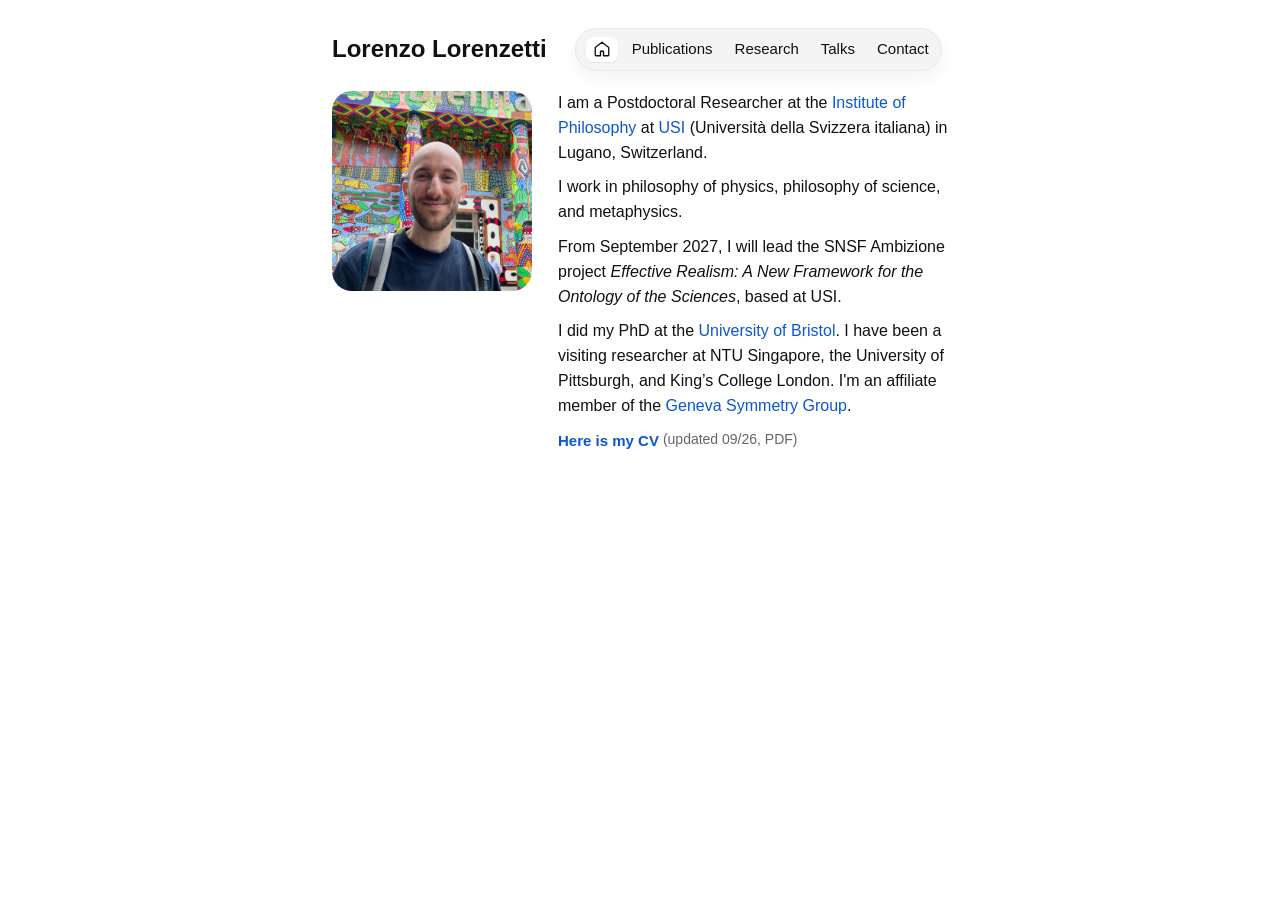
==== index.html @ 7dd72df2 "Tighten mobile header spacing and slightly reduce home portrait" ====
<!doctype html>
<html lang="en">
<head>
  <meta charset="utf-8" />
  <meta name="viewport" content="width=device-width, initial-scale=1" />
  <title>Lorenzo Lorenzetti</title>
  <meta name="description" content="Official website of Lorenzo Lorenzetti, philosopher of physics and science: research, publications, talks, and contact information." />
  <meta name="author" content="Lorenzo Lorenzetti" />
  <meta name="robots" content="index,follow" />
  <link rel="canonical" href="https://lorenzolorenzetti.net/" />
  <meta property="og:type" content="website" />
  <meta property="og:title" content="Lorenzo Lorenzetti" />
  <meta property="og:description" content="Research, publications, talks, and contact information." />
  <meta property="og:url" content="https://lorenzolorenzetti.net/" />
  <meta property="og:image" content="https://lorenzolorenzetti.net/assets/headshot.jpeg" />
  <meta name="twitter:card" content="summary" />
  <meta name="twitter:title" content="Lorenzo Lorenzetti" />
  <meta name="twitter:description" content="Research, publications, talks, and contact information." />
  <meta name="twitter:image" content="https://lorenzolorenzetti.net/assets/headshot.jpeg" />
  <link rel="stylesheet" href="assets/style.css?v=mobile-20261018-2" />
  <link rel="icon" type="image/svg+xml" href="assets/favicon.svg" />

  <script type="application/ld+json">
    {
      "@context": "https://schema.org",
      "@type": "Person",
      "name": "Lorenzo Lorenzetti",
      "url": "https://lorenzolorenzetti.net/",
      "image": "https://lorenzolorenzetti.net/assets/headshot.jpeg",
      "jobTitle": "Postdoctoral Researcher",
      "affiliation": {
        "@type": "CollegeOrUniversity",
        "name": "Università della Svizzera italiana"
      },
      "sameAs": [
        "https://scholar.google.com/citations?user=yZtG2K8AAAAJ&hl=en",
        "https://philpeople.org/profiles/lorenzo-lorenzetti",
        "https://x.com/LoreLorenzetti",
        "https://bsky.app/profile/lorenzolorenzetti.bsky.social"
      ]
    }
  </script>
</head>
<body class="home-page">
  <div class="wrapper">
    <header class="site-header">
      <a class="site-name" href="index.html?v=mobile-20261018-2">Lorenzo Lorenzetti</a>
      <nav class="nav" aria-label="Primary">
        <a class="nav-btn home-btn is-current" href="index.html?v=mobile-20261018-2" aria-label="Home" title="Home" aria-current="page"><svg class="home-icon" width="18" height="18" viewBox="0 0 24 24" fill="none" stroke="currentColor" stroke-width="1.8" stroke-linecap="round" stroke-linejoin="round" aria-hidden="true" focusable="false"><path d="m3 10 9-7 9 7v10a1 1 0 0 1-1 1h-6v-6h-4v6H4a1 1 0 0 1-1-1z"/></svg></a>
        <div class="nav-links" aria-label="Desktop menu links">
          <a class="nav-btn" href="publications.html?v=mobile-20261018-2">Publications</a>
          <a class="nav-btn" href="research.html?v=mobile-20261018-2">Research</a>
          <a class="nav-btn" href="talks.html?v=mobile-20261018-2">Talks</a>
          <a class="nav-btn" href="contact.html?v=mobile-20261018-2">Contact</a>
        </div>
        <details class="mobile-menu">
          <summary aria-label="Toggle navigation menu">☰</summary>
          <div class="mobile-menu-panel">
          <a class="nav-btn" href="publications.html?v=mobile-20261018-2">Publications</a>
          <a class="nav-btn" href="research.html?v=mobile-20261018-2">Research</a>
          <a class="nav-btn" href="talks.html?v=mobile-20261018-2">Talks</a>
          <a class="nav-btn" href="contact.html?v=mobile-20261018-2">Contact</a>
          </div>
        </details>
      </nav>
    </header>

    <div class="hero">
      <img class="avatar" src="assets/headshot.jpeg" alt="Portrait of Lorenzo Lorenzetti">
      <div class="hero-copy">


        <p>
          I am a Postdoctoral Researcher at the <a href="https://www.ftl.usi.ch/it/facolta-teologia/unita-accademiche/isfi-istituto-di-studi-filosofici" target="_blank" rel="noopener">Institute of Philosophy</a> at <a href="https://www.usi.ch/en" target="_blank" rel="noopener">USI</a> (Università della Svizzera italiana) in Lugano, Switzerland.
        </p>

        <p>
          I work in philosophy of physics, philosophy of science, and metaphysics.
        </p>

        <p>
From September 2027, I will lead the SNSF Ambizione project <em>Effective Realism: A New Framework for the Ontology of the Sciences</em>, based at USI.
        </p>

        <p>
          I did my PhD at the <a href="https://www.bristol.ac.uk/philosophy/" target="_blank" rel="noopener">University of Bristol</a>.
          I have been a visiting researcher at NTU Singapore, the University of Pittsburgh, and King’s College London. I'm an affiliate member of the
          <a href="https://genevasymmetrygroup.wordpress.com/people//" target="_blank" rel="noopener">Geneva Symmetry Group</a>.
        </p>

        <p class="cv-link">
          <a href="assets/CV.pdf?v=2026-09"><strong>Here is my CV</strong></a>
          <span class="small">(updated 09/26, PDF)</span>
        </p>

      </div>
    </div>
  </div>
</body>
</html>
---- assets/style.css ----
:root{
  --bg:#ffffff;
  --text:#111111;
  --muted:#666666;
  --line:#e9e9e9;
  --link:#0b57d0;
  --maxw: 672px;
}

*{box-sizing:border-box}
html,body{margin:0;padding:0;background:var(--bg);color:var(--text)}
body{
  font-family: ui-sans-serif, -apple-system, BlinkMacSystemFont, "Segoe UI",
               Roboto, Helvetica, Arial, "Apple Color Emoji","Segoe UI Emoji";
  line-height:1.55;
}

/* ——————————————————————
   Publication links under abstracts
   —————————————————————— */

.links {
  margin-top: 8px;
  font-size: 0.9em;
}

.links a {
  text-decoration: none;
}

.links a:hover {
  text-decoration: underline;
}

.card .title {
  display: inline;
  font-weight: 600;
}

.card .abstract {
  display: inline;
}

.card .abstract::before {
  content: " — ";
}

a{color:var(--link);text-decoration:none}
a:hover{text-decoration:underline}

.wrapper{max-width:var(--maxw);margin:0 auto;padding:28px 28px 60px}


.site-header{
  display:flex;
  align-items:center;
  justify-content:flex-start;
  flex-wrap:nowrap;
  gap:28px;
  width:100%;
  max-width:100%;
  margin:0 0 20px;
}

.site-name{
  flex:0 0 auto;
  color:var(--text);
  font-size:24px;
  font-weight:650;
  line-height:1.2;
  white-space:nowrap;
}

.site-name:hover{
  color:var(--text);
  text-decoration:none;
}

.nav{
  display:flex;align-items:center;gap:12px;flex-wrap:nowrap;
  padding:10px 12px 12px;border-bottom:1px solid var(--line);margin:0;
  background:var(--bg);
  position:sticky;
  top:0;
  z-index:20;
}

.nav a{color:var(--text)}

.home-icon{
  display:block;
  width:18px;
  height:18px;
  fill:none;
  stroke:currentColor;
  stroke-width:1.8;
  stroke-linecap:round;
  stroke-linejoin:round;
}

.nav-sep{
  color:var(--muted);
}

.nav-links{
  display:flex;
  align-items:center;
  gap:12px;
  flex-wrap:wrap;
}

.nav-btn{
  color:var(--text);
  font-style:normal;
  font-weight:500;
  font-size:15px;
  letter-spacing:0;
  text-transform:none;
  line-height:1.2;
  padding:3px 2px;
  border-bottom:1px solid transparent;
  border-radius:8px;
  transition:background-color .16s ease, border-color .16s ease, color .16s ease;
}

.nav-btn.is-current,
.home-btn{
  font-weight:600;
  border-bottom-color:transparent;
  background:#ffffff;
  box-shadow:0 1px 2px rgba(17,17,17,.06);
}

.home-btn{
  display:inline-flex;
  align-items:center;
  padding:3px 10px;
  border:0;
  border-bottom:1px solid transparent;
  border-radius:8px;
  background:transparent;
}

.nav-btn:hover{
  text-decoration:none;
  border-bottom-color:transparent;
  background:#ffffff;
}

.mobile-menu{
  display:none;
}

@media only screen and (min-width:501px){
  .nav{
    flex-wrap:nowrap;
    justify-content:center;
    gap:12px;
    width:fit-content;
    margin:0;
    padding:8px 10px;
    border:1px solid var(--line);
    border-radius:999px;
    background:#f4f4f5;
    box-shadow:0 8px 18px rgba(17, 17, 17, 0.05);
  }

  .nav-links{
    margin-left:0;
    justify-content:center;
    flex-wrap:nowrap;
    gap:18px;
  }

  .home-btn{
    margin-right:0;
    padding:3px 7px;
  }
}

/* Medium screens (tablet/smaller laptops): narrower page + cleaner menu */
@media only screen and (min-width:501px) and (max-width:900px){
  .wrapper{
    max-width: 592px;
    padding:22px 24px 52px;
  }

  .site-header{
    gap:24px;
  }

  .nav{
    gap:8px;
    padding:8px;
    border:1px solid var(--line);
    border-radius:12px;
  }

  .nav-links{
    gap:6px;
  }

  .nav-btn{
    padding:5px 8px;
    border:1px solid transparent;
    border-radius:8px;
    background:#f7f7f8;
  }

  .nav-btn:hover{
    text-decoration:none;
    border-color:var(--line);
    background:#f1f2f4;
  }

  .nav-btn.is-current,
  .home-btn{
    border-color:var(--line);
    background:#eceef2;
  }
}

@media only screen and (min-width:501px) and (max-width:700px){
  .site-header{
    gap:20px;
  }

  .nav{
    flex:1 1 auto;
    justify-content:space-between;
    padding:8px 10px;
  }

  .nav-links{
    display:none;
  }

  .mobile-menu{
    display:block;
    margin-left:auto;
    position:relative;
    z-index:30;
  }

  .mobile-menu summary{
    list-style:none;
    cursor:pointer;
    border:1px solid var(--line);
    border-radius:8px;
    background:#f7f7f8;
    padding:8px 11px;
    font-size:16px;
    line-height:1;
    user-select:none;
  }

  .mobile-menu summary::-webkit-details-marker{
    display:none;
  }

  .mobile-menu-panel{
    position:absolute;
    right:0;
    top:calc(100% + 8px);
    display:grid;
    grid-template-columns:1fr;
    gap:8px;
    min-width:200px;
    padding:10px;
    border:1px solid var(--line);
    border-radius:12px;
    background:var(--bg);
    box-shadow:0 8px 20px rgba(17, 17, 17, 0.08);
  }

  .mobile-menu-panel .nav-btn{
    display:block;
    width:100%;
    text-align:center;
    padding:9px 10px;
    border:1px solid var(--line);
    border-radius:10px;
    background:#f7f7f8;
    text-decoration:none;
    font-size:15px;
  }

  .mobile-menu-panel .nav-btn.is-current{
    background:#eceef2;
  }
}

/* Refined academic title */
h1{
  font-size:28px;
  line-height:1;     /* slightly tighter */
  margin:0 0 10px;      /* slightly reduced bottom space */
  font-weight:650;      /* subtle weight refinement */
}

h2{font-size:22px;margin:30px 0 10px}
h3{font-size:18px;margin:22px 0 8px}
p{margin:10px 0}
hr{border:0;border-top:1px solid var(--line);margin:16px 0}

.small{color:var(--muted);font-size:14px}
.list{margin:10px 0 0 0;padding-left:18px}
.list li{margin:6px 0}

.hero{
  display:block;
}

.hero-copy::after{
  content:"";
  display:block;
  clear:both;
}

.avatar{
  float:left;
  width:160px;
  max-width:27.2%;
  margin:4px 22px 14px 0;
  transform:none;
  height:auto;
  aspect-ratio:1/1;
  border-radius:20px;
  object-fit:cover;
  border:1px solid var(--line);background:#f6f6f6;
  box-shadow:0 12px 24px rgba(17,17,17,.08);
}

.card{
  border:1px solid var(--line);
  border-radius:14px;
  padding:14px 16px;
  margin:12px 0;
}

.card .title{font-weight:650}
.card .meta{color:var(--muted);font-size:14px;margin-top:4px}

.badges{margin-top:8px;display:flex;flex-wrap:wrap;gap:10px}
.badges a{font-size:14px}

.profile-links-inline{
  margin:12px 0 8px;
  font-size:15px;
}

.profile-links-inline a{
  margin-right:10px;
}

.profile-divider{
  margin:10px 0 12px;
}

.cv-link{
  margin:0;
  font-size:15px;
  display:flex;
  flex-wrap:wrap;
  gap:4px;
}

.cv-link a{
  font-weight:550;
}

.footer-nav{
  display:flex;gap:12px;flex-wrap:wrap;
  margin-top:14px;
  padding-top:12px;
  border-top:1px solid var(--line);
}

/* Mobile proportional scaling */

@media only screen and (max-width:500px){
  body::before{
    content:"";
    position:fixed;
    top:0;
    left:0;
    right:0;
    height:8px;
    background:var(--bg);
    z-index:19;
    pointer-events:none;
  }

  .wrapper{
    max-width: 392px;
    padding:18px 22px 40px;
  }


  .site-header{
    width:100%;
    justify-content:flex-start;
    gap:16px;
    margin-bottom:16px;
  }

  .nav{
    flex:1;
    justify-content:space-between;
    align-items:flex-start;
    gap:8px;
    top:8px;
    margin-bottom:0;
    padding:8px 0 12px;
  }

  .home-btn{
    padding:9px 12px;
    border-radius:10px;
    font-weight:650;
    text-transform:none;
    letter-spacing:0;
    font-size:15px;
    border:1px solid var(--line);
    background:#f7f7f8;
  }

  .nav-sep,
  .nav-links{
    display:none;
  }

  .mobile-menu{
    display:block;
    margin-left:auto;
    position:relative;
    z-index:30;
  }

  .mobile-menu summary{
    list-style:none;
    cursor:pointer;
    border:1px solid var(--line);
    border-radius:8px;
    background:#f7f7f8;
    padding:8px 11px;
    font-size:16px;
    line-height:1;
    user-select:none;
  }

  .mobile-menu summary::-webkit-details-marker{
    display:none;
  }

  .mobile-menu-panel{
    position:absolute;
    right:0;
    top:calc(100% + 8px);
    display:grid;
    grid-template-columns:1fr;
    gap:8px;
    min-width:200px;
    padding:10px;
    border:1px solid var(--line);
    border-radius:12px;
    background:var(--bg);
    box-shadow:0 8px 20px rgba(17, 17, 17, 0.08);
  }

  .mobile-menu-panel .nav-btn{
    display:block;
    width:100%;
    text-align:center;
    padding:9px 10px;
    border:1px solid var(--line);
    border-radius:10px;
    background:#f7f7f8;
    text-decoration:none;
    text-transform:none;
    letter-spacing:0;
    font-size:15px;
    border-bottom:1px solid var(--line);
  }

  .mobile-menu-panel .nav-btn.is-current{
    background:#eceef2;
  }

  h1{
    font-size:26px;
    line-height:1.15;
    margin-bottom:12px;
  }

  h2{
    font-size:21px;
    margin:24px 0 10px;
  }

  h3{
    font-size:18px;
    margin:18px 0 10px;
  }

  p,
  .list li{
    line-height:1.65;
  }

  .hero{
    display:block;
  }

  .avatar{
    float:none;
    display:block;
    width:min(115px, 100%);
    max-width:100%;
    margin:0 0 14px 0;
    border-radius:14px;
    transform:none;
  }

  .card{
    border-radius:12px;
    padding:12px 13px;
    margin:10px 0;
  }

  .small{
    font-size:13px;
  }

  .list{
    padding-left:20px;
  }

  .pub-list{
    padding-left:24px;
    margin:10px 0 0;
  }

  .pub-list li{
    margin-bottom:12px;
  }

  .pub-list li::marker{
    font-size:0.9em;
  }

  .pub-card{
    padding:6px 0 2px;
    margin:0;
  }

  .pub-row{
    gap:8px;
  }

  .pub-line{
    gap:6px;
    line-height:1.55;
  }

  .pub-meta-inline{
    font-size:0.9em;
  }

  .toggle-abstract{
    padding:6px 10px;
    border-radius:8px;
  }

  .pub-card .abstract{
    margin-top:10px;
    line-height:1.65;
  }
}


/* Publications compact layout */
@counter-style bracketed-decimal {
  system: numeric;
  symbols: "0" "1" "2" "3" "4" "5" "6" "7" "8" "9";
  prefix: "[";
  suffix: "] ";
}

.pub-list {
  padding-left: 28px;
  list-style-type: bracketed-decimal;
  list-style-position: outside;
}

.pub-list li::marker {
  font-weight: 500;
  font-size: 0.95em;
}

.pub-list li {
  padding-left: 0;
}

/* Make publication cards tighter than default */
.pub-card{
  padding: 2px 0;
  margin: 0 0 4px 0;
}

/* Header: citation + inline links */
.pub-row{
  display: flex;
  align-items: flex-start;
  gap: 10px;
}

.pub-head{
  flex: 1;
  min-width: 0;
}

.pub-line{
  display: flex;
  flex-wrap: wrap;
  gap: 8px;
  line-height: 1.45;
}

.pub-meta-inline{
  font-size: 0.92em;
  color: var(--muted);
}

.pub-meta-inline a{
  text-decoration: none;
}

.pub-meta-inline a:hover{
  text-decoration: underline;
}

/* Squared light-gray button */
.toggle-abstract{
  flex: 0 0 auto;
  margin-top: 1px;
  padding: 5px 9px;

  border: 1px solid var(--line);
  border-radius: 4px;          /* squared-ish, not pill */
  background: #f3f4f6;          /* light gray */
  color: var(--text);

  font-size: 0.86em;
  line-height: 1;
  cursor: pointer;
}

.toggle-abstract:hover{
  background: #eceef2;
  border-color: #d0d3d9;
}

/* Abstract block */
.pub-card .abstract{
  display: block;
  margin-top: 8px;
  line-height: 1.55;
}

/* Ensure hidden wins over your existing .card .abstract { display:inline; } */
.abstract.hidden{
  display: none !important;
}

/* Remove any old " — " prefix if your existing CSS adds it */
.pub-card .abstract::before{
  content: "";
}

/* Mobile: stack button under the header */
@media (max-width: 650px){
  .pub-row{
    flex-direction: column;
    gap: 6px;
  }
  .toggle-abstract{
    align-self: flex-start;
  }
}

.research-interest::after {
  content: "";
  display: block;
  clear: both;
}

.research-diagram-wrap {
  float: right;
  width: 200px;
  max-width: 34%;
  height: auto;
  margin: 4px 0 10px 18px;
  border: 1px solid var(--line);
  border-radius: 10px;
  background: #f5f5f5;
  shape-margin: 10px;
  box-shadow: 0 6px 16px rgba(17, 17, 17, 0.06);
}

@media only screen and (max-width: 540px) {
  .research-diagram-wrap {
    float: none;
    display: block;
    width: min(220px, 100%);
    max-width: 100%;
    margin: 0 auto 12px;
  }
}


.contact-methods{
  display:grid;
  gap:12px;
  margin-top:12px;
}

.contact-card{
  border:1px solid var(--line);
  border-radius:12px;
  padding:12px 14px;
  background:#fafafb;
}

.contact-label{
  margin:0 0 6px;
  color:var(--muted);
  font-size:0.9em;
}

.contact-link{
  display:inline-flex;
  align-items:center;
  gap:8px;
  font-weight:500;
  overflow-wrap:anywhere;
}

.talks-gallery{
  display:flex;
  gap:14px;
  margin-top:16px;
}

.talks-gallery img{
  flex:1 1 0;
  min-width:0;
  width:100%;
  max-width:calc((100% - 28px) / 3);
  height:auto;
  border:1px solid var(--line);
  border-radius:10px;
  background:#f5f5f5;
  box-shadow:0 6px 16px rgba(17, 17, 17, 0.06);
}

@media only screen and (max-width:500px){
  .talks-page img{
    display:none;
  }
}

/* Keep the name and navigation together on a single row. */
@media only screen and (min-width:701px){
  .site-header{
    position:relative;
    left:50%;
    transform:translateX(-50%);
    width:max-content;
    min-width:100%;
    max-width:none;
    gap:28px;
  }

  .site-header .nav{
    flex:0 0 auto;
  }
}

@media only screen and (max-width:500px){
  .site-name{
    font-size:22px;
  }

  .site-header .nav{
    min-width:0;
    align-items:center;
  }
}

@media only screen and (max-width:380px){
  .site-name{
    font-size:20px;
  }

  .site-header{
    gap:12px;
  }

  .site-header .home-btn{
    padding:8px;
  }
}

/* Home layout and desktop page headings. */
.home-page .avatar{
  float:none;
}

@media only screen and (min-width:701px){
  .page-title{
    position:absolute;
    width:1px;
    height:1px;
    padding:0;
    margin:-1px;
    overflow:hidden;
    clip-path:inset(50%);
    white-space:nowrap;
    border:0;
  }

  .home-page .hero{
    display:grid;
    grid-template-columns:200px minmax(0, 1fr);
    align-items:start;
    gap:26px;
  }

  .home-page .avatar{
    width:200px;
    max-width:100%;
    margin:0;
    border:0;
    border-radius:20px;
    background:transparent;
    box-shadow:none;
  }

  .hero-copy > p:first-child{
    margin-top:0;
  }
}

@media only screen and (max-width:700px){
  .home-page .avatar{
    display:block;
    margin:0 0 14px;
  }
}

/* Keep navigation width stable when the active page changes. */
.nav-links .nav-btn{
  font-weight:500;
}

/* Compact mobile header stays visible with the name and menu together. */
@media only screen and (max-width:700px){
  .wrapper{
    padding-top:0;
  }

  .site-header{
    position:sticky;
    top:0;
    z-index:50;
    align-items:center;
    justify-content:space-between;
    padding:12px 0;
    margin-bottom:16px;
    background:var(--bg);
  }

  .site-header .nav{
    position:static;
    flex:0 0 auto;
    width:auto;
    min-width:0;
    margin:0 0 0 auto;
    padding:0;
    border:0;
    border-radius:0;
    background:transparent;
    box-shadow:none;
  }

  .site-header .home-btn{
    display:none;
  }

  .site-header .mobile-menu{
    margin-left:0;
  }

  .home-page .avatar{
    width:min(165px, 100%);
    max-width:100%;
    border-radius:20px;
  }
}
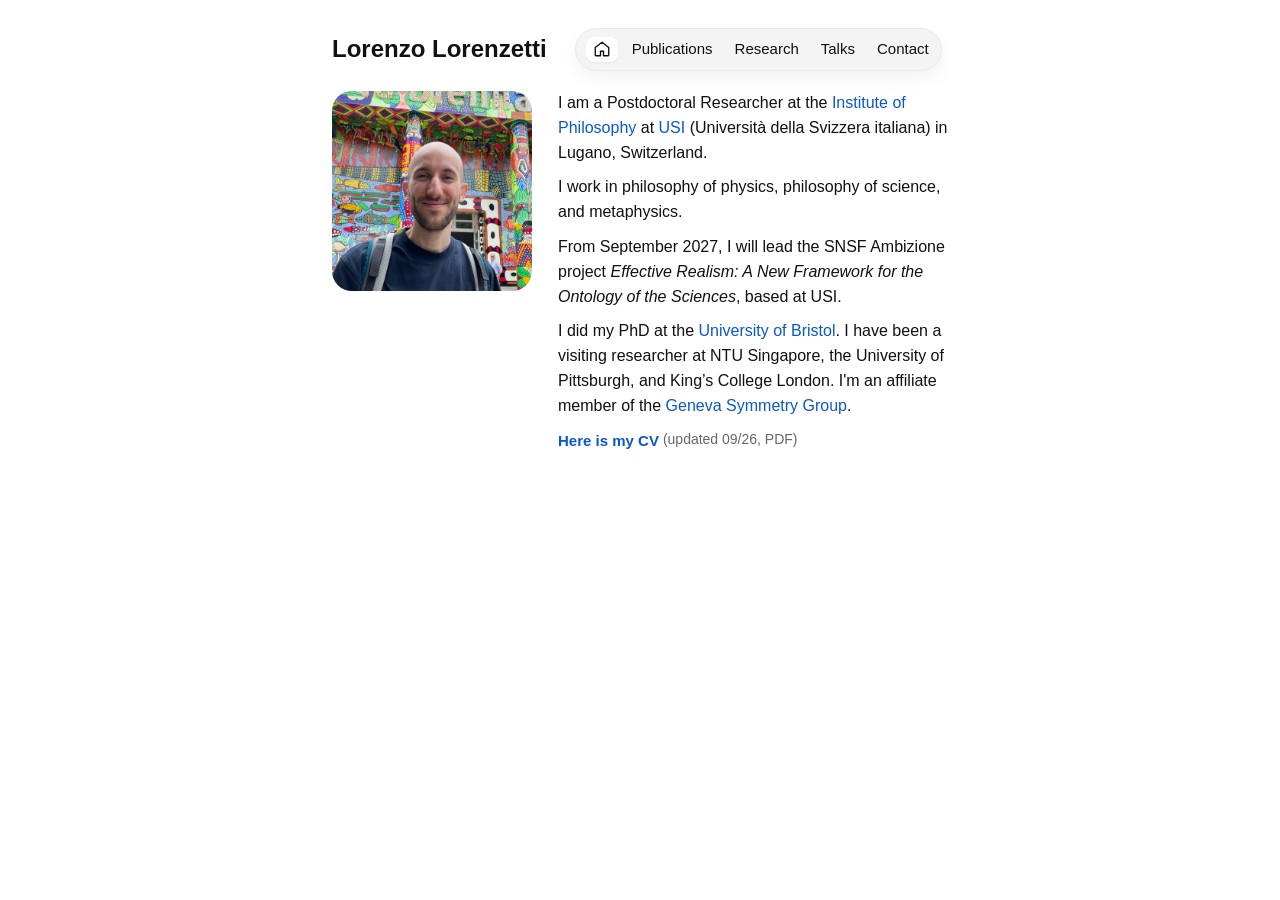
==== commit 82dc4408: "Restore mobile header spacing and hide page titles on mobile" ====
--- a/index.html
+++ b/index.html
@@ -17,7 +17,7 @@
   <meta name="twitter:title" content="Lorenzo Lorenzetti" />
   <meta name="twitter:description" content="Research, publications, talks, and contact information." />
   <meta name="twitter:image" content="https://lorenzolorenzetti.net/assets/headshot.jpeg" />
-  <link rel="stylesheet" href="assets/style.css?v=mobile-20261018-2" />
+  <link rel="stylesheet" href="assets/style.css?v=mobile-20261018-3" />
   <link rel="icon" type="image/svg+xml" href="assets/favicon.svg" />
 
   <script type="application/ld+json">
@@ -44,22 +44,22 @@
 <body class="home-page">
   <div class="wrapper">
     <header class="site-header">
-      <a class="site-name" href="index.html?v=mobile-20261018-2">Lorenzo Lorenzetti</a>
+      <a class="site-name" href="index.html?v=mobile-20261018-3">Lorenzo Lorenzetti</a>
       <nav class="nav" aria-label="Primary">
-        <a class="nav-btn home-btn is-current" href="index.html?v=mobile-20261018-2" aria-label="Home" title="Home" aria-current="page"><svg class="home-icon" width="18" height="18" viewBox="0 0 24 24" fill="none" stroke="currentColor" stroke-width="1.8" stroke-linecap="round" stroke-linejoin="round" aria-hidden="true" focusable="false"><path d="m3 10 9-7 9 7v10a1 1 0 0 1-1 1h-6v-6h-4v6H4a1 1 0 0 1-1-1z"/></svg></a>
+        <a class="nav-btn home-btn is-current" href="index.html?v=mobile-20261018-3" aria-label="Home" title="Home" aria-current="page"><svg class="home-icon" width="18" height="18" viewBox="0 0 24 24" fill="none" stroke="currentColor" stroke-width="1.8" stroke-linecap="round" stroke-linejoin="round" aria-hidden="true" focusable="false"><path d="m3 10 9-7 9 7v10a1 1 0 0 1-1 1h-6v-6h-4v6H4a1 1 0 0 1-1-1z"/></svg></a>
         <div class="nav-links" aria-label="Desktop menu links">
-          <a class="nav-btn" href="publications.html?v=mobile-20261018-2">Publications</a>
-          <a class="nav-btn" href="research.html?v=mobile-20261018-2">Research</a>
-          <a class="nav-btn" href="talks.html?v=mobile-20261018-2">Talks</a>
-          <a class="nav-btn" href="contact.html?v=mobile-20261018-2">Contact</a>
+          <a class="nav-btn" href="publications.html?v=mobile-20261018-3">Publications</a>
+          <a class="nav-btn" href="research.html?v=mobile-20261018-3">Research</a>
+          <a class="nav-btn" href="talks.html?v=mobile-20261018-3">Talks</a>
+          <a class="nav-btn" href="contact.html?v=mobile-20261018-3">Contact</a>
         </div>
         <details class="mobile-menu">
           <summary aria-label="Toggle navigation menu">☰</summary>
           <div class="mobile-menu-panel">
-          <a class="nav-btn" href="publications.html?v=mobile-20261018-2">Publications</a>
-          <a class="nav-btn" href="research.html?v=mobile-20261018-2">Research</a>
-          <a class="nav-btn" href="talks.html?v=mobile-20261018-2">Talks</a>
-          <a class="nav-btn" href="contact.html?v=mobile-20261018-2">Contact</a>
+          <a class="nav-btn" href="publications.html?v=mobile-20261018-3">Publications</a>
+          <a class="nav-btn" href="research.html?v=mobile-20261018-3">Research</a>
+          <a class="nav-btn" href="talks.html?v=mobile-20261018-3">Talks</a>
+          <a class="nav-btn" href="contact.html?v=mobile-20261018-3">Contact</a>
           </div>
         </details>
       </nav>
--- a/assets/style.css
+++ b/assets/style.css
@@ -819,18 +819,6 @@
 }
 
 @media only screen and (min-width:701px){
-  .page-title{
-    position:absolute;
-    width:1px;
-    height:1px;
-    padding:0;
-    margin:-1px;
-    overflow:hidden;
-    clip-path:inset(50%);
-    white-space:nowrap;
-    border:0;
-  }
-
   .home-page .hero{
     display:grid;
     grid-template-columns:200px minmax(0, 1fr);
@@ -867,10 +855,6 @@
 
 /* Compact mobile header stays visible with the name and menu together. */
 @media only screen and (max-width:700px){
-  .wrapper{
-    padding-top:0;
-  }
-
   .site-header{
     position:sticky;
     top:0;
@@ -909,3 +893,17 @@
     border-radius:20px;
   }
 }
+
+/* Hide page titles visually at every screen size. */
+.page-title{
+  position:absolute;
+  width:1px;
+  height:1px;
+  padding:0;
+  margin:-1px;
+  overflow:hidden;
+  clip-path:inset(50%);
+  white-space:nowrap;
+  border:0;
+}
+
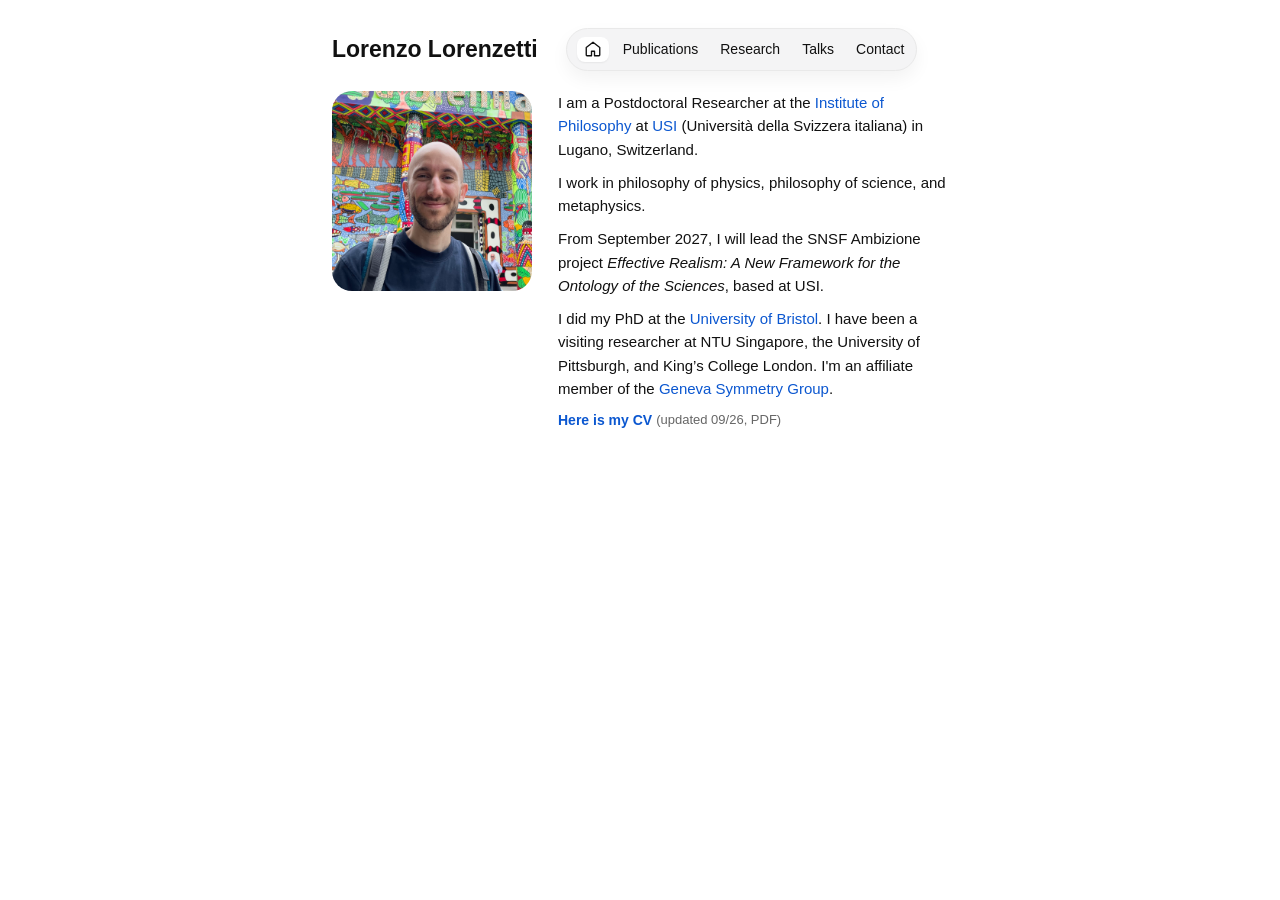
==== commit a9905a93: "Reduce site font sizes by one pixel" ====
--- a/index.html
+++ b/index.html
@@ -17,7 +17,9 @@
   <meta name="twitter:title" content="Lorenzo Lorenzetti" />
   <meta name="twitter:description" content="Research, publications, talks, and contact information." />
   <meta name="twitter:image" content="https://lorenzolorenzetti.net/assets/headshot.jpeg" />
-  <link rel="stylesheet" href="assets/style.css?v=mobile-20261018-3" />
+  <link rel="preconnect" href="https://rsms.me/" />
+  <link rel="stylesheet" href="https://rsms.me/inter/inter.css" />
+  <link rel="stylesheet" href="assets/style.css?v=inter-20261019-2" />
   <link rel="icon" type="image/svg+xml" href="assets/favicon.svg" />
 
   <script type="application/ld+json">
@@ -44,22 +46,22 @@
 <body class="home-page">
   <div class="wrapper">
     <header class="site-header">
-      <a class="site-name" href="index.html?v=mobile-20261018-3">Lorenzo Lorenzetti</a>
+      <a class="site-name" href="index.html?v=inter-20261019-2">Lorenzo Lorenzetti</a>
       <nav class="nav" aria-label="Primary">
-        <a class="nav-btn home-btn is-current" href="index.html?v=mobile-20261018-3" aria-label="Home" title="Home" aria-current="page"><svg class="home-icon" width="18" height="18" viewBox="0 0 24 24" fill="none" stroke="currentColor" stroke-width="1.8" stroke-linecap="round" stroke-linejoin="round" aria-hidden="true" focusable="false"><path d="m3 10 9-7 9 7v10a1 1 0 0 1-1 1h-6v-6h-4v6H4a1 1 0 0 1-1-1z"/></svg></a>
+        <a class="nav-btn home-btn is-current" href="index.html?v=inter-20261019-2" aria-label="Home" title="Home" aria-current="page"><svg class="home-icon" width="18" height="18" viewBox="0 0 24 24" fill="none" stroke="currentColor" stroke-width="1.8" stroke-linecap="round" stroke-linejoin="round" aria-hidden="true" focusable="false"><path d="m3 10 9-7 9 7v10a1 1 0 0 1-1 1h-6v-6h-4v6H4a1 1 0 0 1-1-1z"/></svg></a>
         <div class="nav-links" aria-label="Desktop menu links">
-          <a class="nav-btn" href="publications.html?v=mobile-20261018-3">Publications</a>
-          <a class="nav-btn" href="research.html?v=mobile-20261018-3">Research</a>
-          <a class="nav-btn" href="talks.html?v=mobile-20261018-3">Talks</a>
-          <a class="nav-btn" href="contact.html?v=mobile-20261018-3">Contact</a>
+          <a class="nav-btn" href="publications.html?v=inter-20261019-2">Publications</a>
+          <a class="nav-btn" href="research.html?v=inter-20261019-2">Research</a>
+          <a class="nav-btn" href="talks.html?v=inter-20261019-2">Talks</a>
+          <a class="nav-btn" href="contact.html?v=inter-20261019-2">Contact</a>
         </div>
         <details class="mobile-menu">
           <summary aria-label="Toggle navigation menu">☰</summary>
           <div class="mobile-menu-panel">
-          <a class="nav-btn" href="publications.html?v=mobile-20261018-3">Publications</a>
-          <a class="nav-btn" href="research.html?v=mobile-20261018-3">Research</a>
-          <a class="nav-btn" href="talks.html?v=mobile-20261018-3">Talks</a>
-          <a class="nav-btn" href="contact.html?v=mobile-20261018-3">Contact</a>
+          <a class="nav-btn" href="publications.html?v=inter-20261019-2">Publications</a>
+          <a class="nav-btn" href="research.html?v=inter-20261019-2">Research</a>
+          <a class="nav-btn" href="talks.html?v=inter-20261019-2">Talks</a>
+          <a class="nav-btn" href="contact.html?v=inter-20261019-2">Contact</a>
           </div>
         </details>
       </nav>
--- a/assets/style.css
+++ b/assets/style.css
@@ -11,8 +11,10 @@
 *{box-sizing:border-box}
 html,body{margin:0;padding:0;background:var(--bg);color:var(--text)}
 body{
-  font-family: ui-sans-serif, -apple-system, BlinkMacSystemFont, "Segoe UI",
-               Roboto, Helvetica, Arial, "Apple Color Emoji","Segoe UI Emoji";
+  font-size:15px;
+  font-family:"Inter", ui-sans-serif, -apple-system, BlinkMacSystemFont, "Segoe UI", sans-serif;
+  font-weight:400;
+  font-feature-settings:"liga" 1, "calt" 1;
   line-height:1.55;
 }
 
@@ -66,7 +68,7 @@
 .site-name{
   flex:0 0 auto;
   color:var(--text);
-  font-size:24px;
+  font-size:23px;
   font-weight:650;
   line-height:1.2;
   white-space:nowrap;
@@ -114,7 +116,7 @@
   color:var(--text);
   font-style:normal;
   font-weight:500;
-  font-size:15px;
+  font-size:14px;
   letter-spacing:0;
   text-transform:none;
   line-height:1.2;
@@ -250,7 +252,7 @@
     border-radius:8px;
     background:#f7f7f8;
     padding:8px 11px;
-    font-size:16px;
+    font-size:15px;
     line-height:1;
     user-select:none;
   }
@@ -283,7 +285,7 @@
     border-radius:10px;
     background:#f7f7f8;
     text-decoration:none;
-    font-size:15px;
+    font-size:14px;
   }
 
   .mobile-menu-panel .nav-btn.is-current{
@@ -293,18 +295,18 @@
 
 /* Refined academic title */
 h1{
-  font-size:28px;
+  font-size:27px;
   line-height:1;     /* slightly tighter */
   margin:0 0 10px;      /* slightly reduced bottom space */
   font-weight:650;      /* subtle weight refinement */
 }
 
-h2{font-size:22px;margin:30px 0 10px}
-h3{font-size:18px;margin:22px 0 8px}
+h2{font-size:21px;margin:30px 0 10px}
+h3{font-size:17px;margin:22px 0 8px}
 p{margin:10px 0}
 hr{border:0;border-top:1px solid var(--line);margin:16px 0}
 
-.small{color:var(--muted);font-size:14px}
+.small{color:var(--muted);font-size:13px}
 .list{margin:10px 0 0 0;padding-left:18px}
 .list li{margin:6px 0}
 
@@ -340,14 +342,14 @@
 }
 
 .card .title{font-weight:650}
-.card .meta{color:var(--muted);font-size:14px;margin-top:4px}
+.card .meta{color:var(--muted);font-size:13px;margin-top:4px}
 
 .badges{margin-top:8px;display:flex;flex-wrap:wrap;gap:10px}
-.badges a{font-size:14px}
+.badges a{font-size:13px}
 
 .profile-links-inline{
   margin:12px 0 8px;
-  font-size:15px;
+  font-size:14px;
 }
 
 .profile-links-inline a{
@@ -360,7 +362,7 @@
 
 .cv-link{
   margin:0;
-  font-size:15px;
+  font-size:14px;
   display:flex;
   flex-wrap:wrap;
   gap:4px;
@@ -421,7 +423,7 @@
     font-weight:650;
     text-transform:none;
     letter-spacing:0;
-    font-size:15px;
+    font-size:14px;
     border:1px solid var(--line);
     background:#f7f7f8;
   }
@@ -445,7 +447,7 @@
     border-radius:8px;
     background:#f7f7f8;
     padding:8px 11px;
-    font-size:16px;
+    font-size:15px;
     line-height:1;
     user-select:none;
   }
@@ -480,7 +482,7 @@
     text-decoration:none;
     text-transform:none;
     letter-spacing:0;
-    font-size:15px;
+    font-size:14px;
     border-bottom:1px solid var(--line);
   }
 
@@ -489,18 +491,18 @@
   }
 
   h1{
-    font-size:26px;
+    font-size:25px;
     line-height:1.15;
     margin-bottom:12px;
   }
 
   h2{
-    font-size:21px;
+    font-size:20px;
     margin:24px 0 10px;
   }
 
   h3{
-    font-size:18px;
+    font-size:17px;
     margin:18px 0 10px;
   }
 
@@ -530,7 +532,7 @@
   }
 
   .small{
-    font-size:13px;
+    font-size:12px;
   }
 
   .list{
@@ -790,7 +792,7 @@
 
 @media only screen and (max-width:500px){
   .site-name{
-    font-size:22px;
+    font-size:21px;
   }
 
   .site-header .nav{
@@ -801,7 +803,7 @@
 
 @media only screen and (max-width:380px){
   .site-name{
-    font-size:20px;
+    font-size:19px;
   }
 
   .site-header{
@@ -907,3 +909,17 @@
   border:0;
 }
 
+
+@supports (font-variation-settings:normal){
+  body{
+    font-family:"InterVariable", "Inter", ui-sans-serif, -apple-system, BlinkMacSystemFont, "Segoe UI", sans-serif;
+  }
+}
+
+button, input, select, textarea{
+  font-family:inherit;
+}
+
+.site-name, h1, h2, h3{
+  font-weight:600;
+}
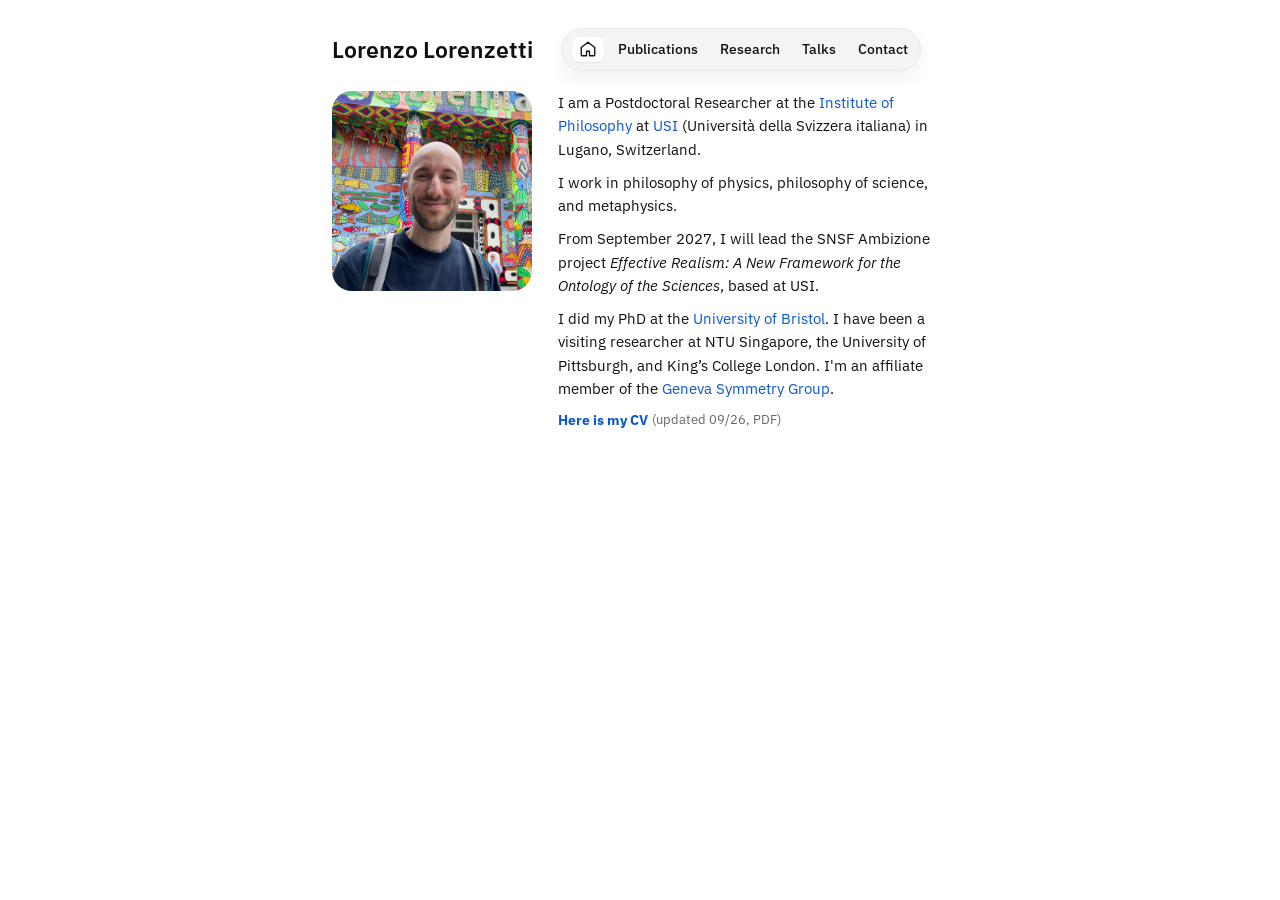
==== commit ca95e3f5: "Switch site typography from Inter to IBM Plex Sans" ====
--- a/index.html
+++ b/index.html
@@ -17,9 +17,10 @@
   <meta name="twitter:title" content="Lorenzo Lorenzetti" />
   <meta name="twitter:description" content="Research, publications, talks, and contact information." />
   <meta name="twitter:image" content="https://lorenzolorenzetti.net/assets/headshot.jpeg" />
-  <link rel="preconnect" href="https://rsms.me/" />
-  <link rel="stylesheet" href="https://rsms.me/inter/inter.css" />
-  <link rel="stylesheet" href="assets/style.css?v=inter-20261019-2" />
+  <link rel="preconnect" href="https://fonts.googleapis.com" />
+  <link rel="preconnect" href="https://fonts.gstatic.com" crossorigin />
+  <link rel="stylesheet" href="https://fonts.googleapis.com/css2?family=IBM+Plex+Sans:ital,wght@0,400;0,500;0,600;0,700;1,400;1,500;1,600;1,700&amp;display=swap" />
+  <link rel="stylesheet" href="assets/style.css?v=plex-20261019-1" />
   <link rel="icon" type="image/svg+xml" href="assets/favicon.svg" />
 
   <script type="application/ld+json">
@@ -46,22 +47,22 @@
 <body class="home-page">
   <div class="wrapper">
     <header class="site-header">
-      <a class="site-name" href="index.html?v=inter-20261019-2">Lorenzo Lorenzetti</a>
+      <a class="site-name" href="index.html?v=plex-20261019-1">Lorenzo Lorenzetti</a>
       <nav class="nav" aria-label="Primary">
-        <a class="nav-btn home-btn is-current" href="index.html?v=inter-20261019-2" aria-label="Home" title="Home" aria-current="page"><svg class="home-icon" width="18" height="18" viewBox="0 0 24 24" fill="none" stroke="currentColor" stroke-width="1.8" stroke-linecap="round" stroke-linejoin="round" aria-hidden="true" focusable="false"><path d="m3 10 9-7 9 7v10a1 1 0 0 1-1 1h-6v-6h-4v6H4a1 1 0 0 1-1-1z"/></svg></a>
+        <a class="nav-btn home-btn is-current" href="index.html?v=plex-20261019-1" aria-label="Home" title="Home" aria-current="page"><svg class="home-icon" width="18" height="18" viewBox="0 0 24 24" fill="none" stroke="currentColor" stroke-width="1.8" stroke-linecap="round" stroke-linejoin="round" aria-hidden="true" focusable="false"><path d="m3 10 9-7 9 7v10a1 1 0 0 1-1 1h-6v-6h-4v6H4a1 1 0 0 1-1-1z"/></svg></a>
         <div class="nav-links" aria-label="Desktop menu links">
-          <a class="nav-btn" href="publications.html?v=inter-20261019-2">Publications</a>
-          <a class="nav-btn" href="research.html?v=inter-20261019-2">Research</a>
-          <a class="nav-btn" href="talks.html?v=inter-20261019-2">Talks</a>
-          <a class="nav-btn" href="contact.html?v=inter-20261019-2">Contact</a>
+          <a class="nav-btn" href="publications.html?v=plex-20261019-1">Publications</a>
+          <a class="nav-btn" href="research.html?v=plex-20261019-1">Research</a>
+          <a class="nav-btn" href="talks.html?v=plex-20261019-1">Talks</a>
+          <a class="nav-btn" href="contact.html?v=plex-20261019-1">Contact</a>
         </div>
         <details class="mobile-menu">
           <summary aria-label="Toggle navigation menu">☰</summary>
           <div class="mobile-menu-panel">
-          <a class="nav-btn" href="publications.html?v=inter-20261019-2">Publications</a>
-          <a class="nav-btn" href="research.html?v=inter-20261019-2">Research</a>
-          <a class="nav-btn" href="talks.html?v=inter-20261019-2">Talks</a>
-          <a class="nav-btn" href="contact.html?v=inter-20261019-2">Contact</a>
+          <a class="nav-btn" href="publications.html?v=plex-20261019-1">Publications</a>
+          <a class="nav-btn" href="research.html?v=plex-20261019-1">Research</a>
+          <a class="nav-btn" href="talks.html?v=plex-20261019-1">Talks</a>
+          <a class="nav-btn" href="contact.html?v=plex-20261019-1">Contact</a>
           </div>
         </details>
       </nav>
--- a/assets/style.css
+++ b/assets/style.css
@@ -12,7 +12,7 @@
 html,body{margin:0;padding:0;background:var(--bg);color:var(--text)}
 body{
   font-size:15px;
-  font-family:"Inter", ui-sans-serif, -apple-system, BlinkMacSystemFont, "Segoe UI", sans-serif;
+  font-family:"IBM Plex Sans", ui-sans-serif, -apple-system, BlinkMacSystemFont, "Segoe UI", sans-serif;
   font-weight:400;
   font-feature-settings:"liga" 1, "calt" 1;
   line-height:1.55;
@@ -910,11 +910,6 @@
 }
 
 
-@supports (font-variation-settings:normal){
-  body{
-    font-family:"InterVariable", "Inter", ui-sans-serif, -apple-system, BlinkMacSystemFont, "Segoe UI", sans-serif;
-  }
-}
 
 button, input, select, textarea{
   font-family:inherit;
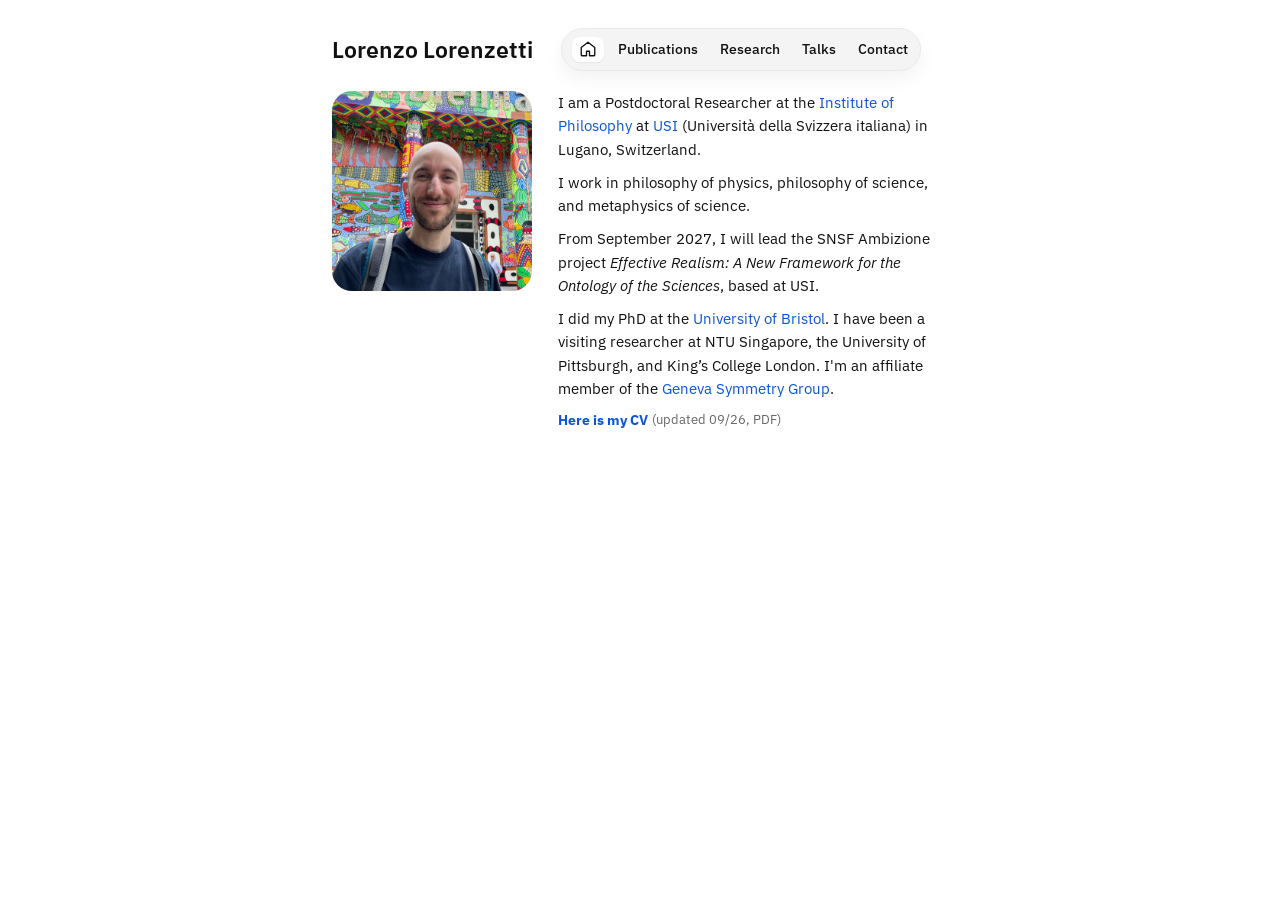
==== commit a80ea741: "Specify metaphysics of science in home introduction" ====
--- a/index.html
+++ b/index.html
@@ -20,7 +20,7 @@
   <link rel="preconnect" href="https://fonts.googleapis.com" />
   <link rel="preconnect" href="https://fonts.gstatic.com" crossorigin />
   <link rel="stylesheet" href="https://fonts.googleapis.com/css2?family=IBM+Plex+Sans:ital,wght@0,400;0,500;0,600;0,700;1,400;1,500;1,600;1,700&amp;display=swap" />
-  <link rel="stylesheet" href="assets/style.css?v=plex-20261019-1" />
+  <link rel="stylesheet" href="assets/style.css?v=plex-20261019-2" />
   <link rel="icon" type="image/svg+xml" href="assets/favicon.svg" />
 
   <script type="application/ld+json">
@@ -47,22 +47,22 @@
 <body class="home-page">
   <div class="wrapper">
     <header class="site-header">
-      <a class="site-name" href="index.html?v=plex-20261019-1">Lorenzo Lorenzetti</a>
+      <a class="site-name" href="index.html?v=plex-20261019-2">Lorenzo Lorenzetti</a>
       <nav class="nav" aria-label="Primary">
-        <a class="nav-btn home-btn is-current" href="index.html?v=plex-20261019-1" aria-label="Home" title="Home" aria-current="page"><svg class="home-icon" width="18" height="18" viewBox="0 0 24 24" fill="none" stroke="currentColor" stroke-width="1.8" stroke-linecap="round" stroke-linejoin="round" aria-hidden="true" focusable="false"><path d="m3 10 9-7 9 7v10a1 1 0 0 1-1 1h-6v-6h-4v6H4a1 1 0 0 1-1-1z"/></svg></a>
+        <a class="nav-btn home-btn is-current" href="index.html?v=plex-20261019-2" aria-label="Home" title="Home" aria-current="page"><svg class="home-icon" width="18" height="18" viewBox="0 0 24 24" fill="none" stroke="currentColor" stroke-width="1.8" stroke-linecap="round" stroke-linejoin="round" aria-hidden="true" focusable="false"><path d="m3 10 9-7 9 7v10a1 1 0 0 1-1 1h-6v-6h-4v6H4a1 1 0 0 1-1-1z"/></svg></a>
         <div class="nav-links" aria-label="Desktop menu links">
-          <a class="nav-btn" href="publications.html?v=plex-20261019-1">Publications</a>
-          <a class="nav-btn" href="research.html?v=plex-20261019-1">Research</a>
-          <a class="nav-btn" href="talks.html?v=plex-20261019-1">Talks</a>
-          <a class="nav-btn" href="contact.html?v=plex-20261019-1">Contact</a>
+          <a class="nav-btn" href="publications.html?v=plex-20261019-2">Publications</a>
+          <a class="nav-btn" href="research.html?v=plex-20261019-2">Research</a>
+          <a class="nav-btn" href="talks.html?v=plex-20261019-2">Talks</a>
+          <a class="nav-btn" href="contact.html?v=plex-20261019-2">Contact</a>
         </div>
         <details class="mobile-menu">
           <summary aria-label="Toggle navigation menu">☰</summary>
           <div class="mobile-menu-panel">
-          <a class="nav-btn" href="publications.html?v=plex-20261019-1">Publications</a>
-          <a class="nav-btn" href="research.html?v=plex-20261019-1">Research</a>
-          <a class="nav-btn" href="talks.html?v=plex-20261019-1">Talks</a>
-          <a class="nav-btn" href="contact.html?v=plex-20261019-1">Contact</a>
+          <a class="nav-btn" href="publications.html?v=plex-20261019-2">Publications</a>
+          <a class="nav-btn" href="research.html?v=plex-20261019-2">Research</a>
+          <a class="nav-btn" href="talks.html?v=plex-20261019-2">Talks</a>
+          <a class="nav-btn" href="contact.html?v=plex-20261019-2">Contact</a>
           </div>
         </details>
       </nav>
@@ -78,7 +78,7 @@
         </p>
 
         <p>
-          I work in philosophy of physics, philosophy of science, and metaphysics.
+          I work in philosophy of physics, philosophy of science, and metaphysics of science.
         </p>
 
         <p>
--- a/assets/style.css
+++ b/assets/style.css
@@ -918,3 +918,41 @@
 .site-name, h1, h2, h3{
   font-weight:600;
 }
+
+/* Increase typography by one step only in the mobile layout. */
+@media only screen and (max-width:700px){
+  body{font-size:16px}
+  .site-name{font-size:24px}
+  h1{font-size:28px}
+  h2{font-size:22px}
+  h3{font-size:18px}
+
+  .small,
+  .card .meta,
+  .badges a{
+    font-size:14px;
+  }
+
+  .nav-btn,
+  .mobile-menu-panel .nav-btn,
+  .home-btn,
+  .profile-links-inline,
+  .cv-link{
+    font-size:15px;
+  }
+
+  .mobile-menu summary{
+    font-size:16px;
+  }
+}
+
+@media only screen and (max-width:500px){
+  .site-name{font-size:22px}
+  h1{font-size:26px}
+  h2{font-size:21px}
+  .small{font-size:13px}
+}
+
+@media only screen and (max-width:380px){
+  .site-name{font-size:20px}
+}
